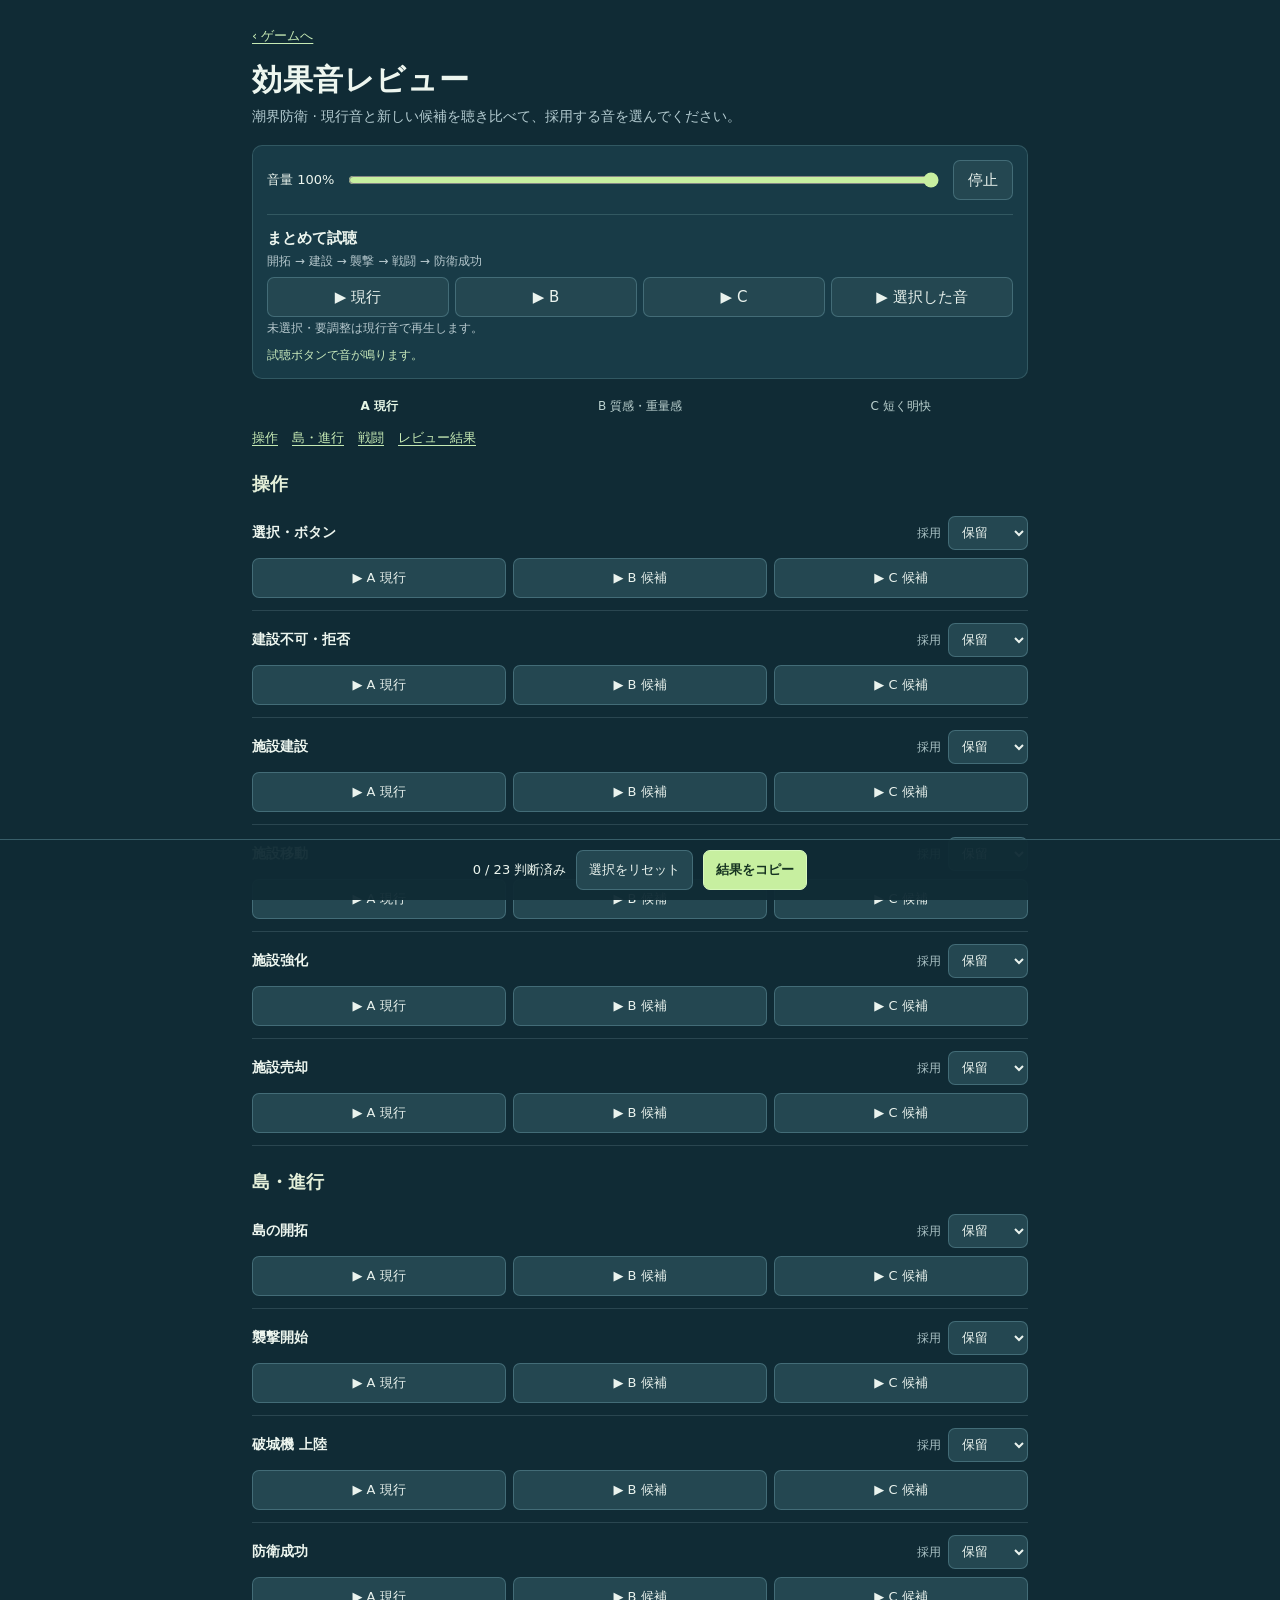
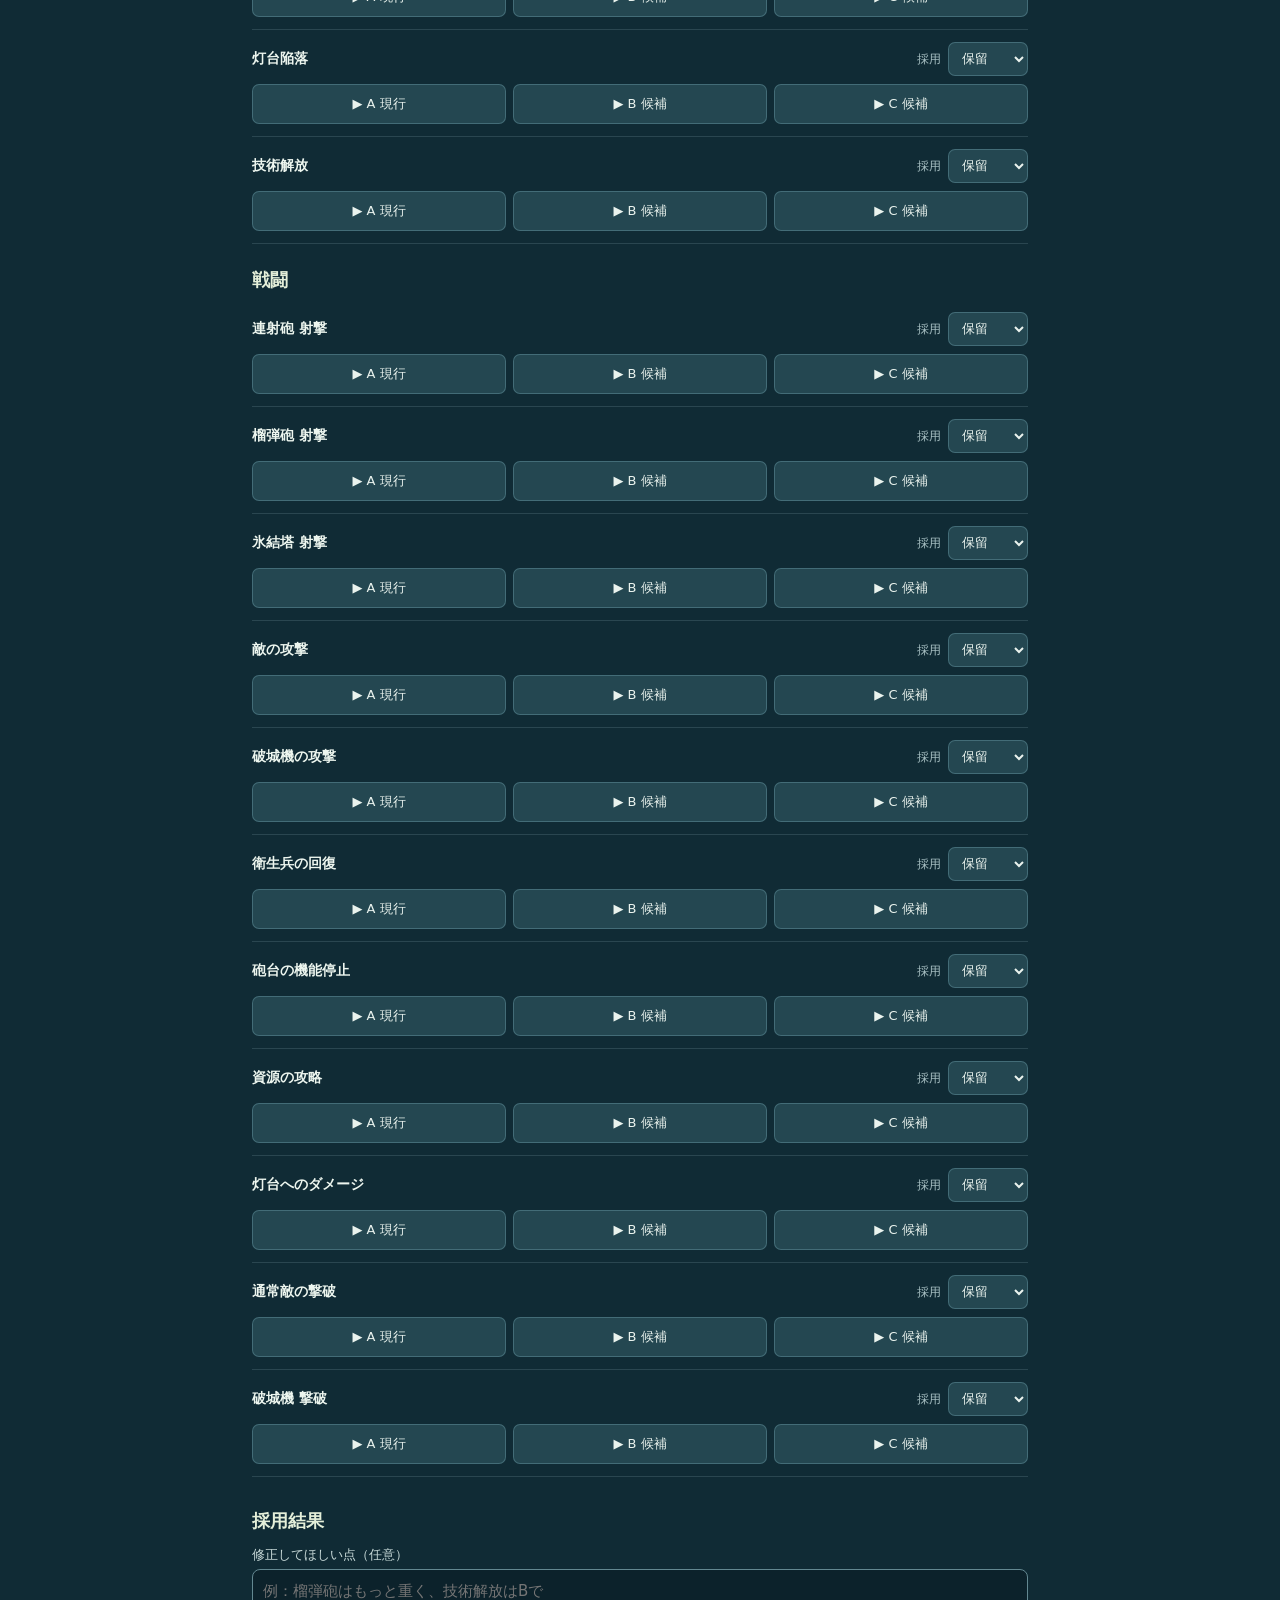
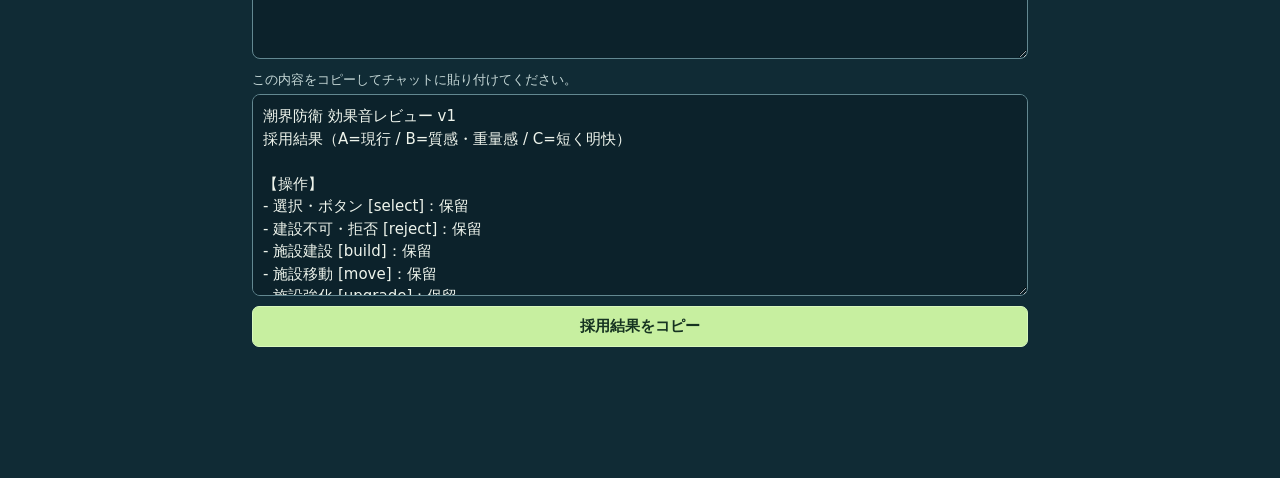
==== sound-preview.html @ e5784566 "Preview: 23 sound cues with A/B/C auditions and review export" ====
<!doctype html>
<html lang="ja"><head><meta charset="UTF-8"><meta name="viewport" content="width=device-width, initial-scale=1, viewport-fit=cover"><meta name="theme-color" content="#102d38"><title>潮界防衛 | 効果音レビュー</title>  <script type="module" crossorigin src="./assets/sound-BVSAiZbr.js"></script>
  <link rel="modulepreload" crossorigin href="./assets/sound-Br3Ck6RR.js">
  <link rel="stylesheet" crossorigin href="./assets/sound-COfMno9C.css">
</head>
<body><main>
<header class="intro"><a href="./">‹ ゲームへ</a><h1>効果音レビュー</h1><p>潮界防衛 · 現行音と新しい候補を聴き比べて、採用する音を選んでください。</p></header>
<section class="controls" aria-label="試聴設定">
  <div class="volume"><label for="volume">音量 <output id="volume-value">100%</output></label><input id="volume" type="range" min="0" max="100" value="100"><button id="stop" type="button">停止</button></div>
  <div class="comparison"><strong>まとめて試聴</strong><small>開拓 → 建設 → 襲撃 → 戦闘 → 防衛成功</small><div><button id="mix-a" type="button">▶ 現行</button><button id="mix-b" type="button">▶ B</button><button id="mix-c" type="button">▶ C</button><button id="mix-selected" type="button">▶ 選択した音</button></div><small>未選択・要調整は現行音で再生します。</small></div>
  <p id="play-status" role="status" aria-live="polite">試聴ボタンで音が鳴ります。</p>
</section>
<div class="legend"><strong>A 現行</strong><span>B 質感・重量感</span><span>C 短く明快</span></div>
<nav class="jump" aria-label="カテゴリ"><a href="#group-0">操作</a><a href="#group-1">島・進行</a><a href="#group-2">戦闘</a><a href="#review">レビュー結果</a></nav>
<div id="cues"></div>
<section class="review" id="review"><h2>採用結果</h2><label for="memo">修正してほしい点（任意）</label><textarea id="memo" rows="3" placeholder="例：榴弾砲はもっと重く、技術解放はBで"></textarea><label for="result">この内容をコピーしてチャットに貼り付けてください。</label><textarea id="result" readonly rows="8" spellcheck="false"></textarea><button id="copy-result" class="primary" type="button">採用結果をコピー</button><p id="copy-status" role="status"></p></section>
</main><footer><span id="progress">0 / 23 判断済み</span><button id="clear" type="button">選択をリセット</button><button id="copy" class="primary" type="button">結果をコピー</button></footer></body></html>
---- assets/sound-COfMno9C.css ----
*{box-sizing:border-box}html{color-scheme:dark;scroll-behavior:smooth}body{margin:0;background:#102b35;color:#edf6ef;font:15px/1.5 system-ui,-apple-system,BlinkMacSystemFont,Hiragino Kaku Gothic ProN,sans-serif}main{max-width:820px;margin:auto;padding:24px 22px calc(104px + env(safe-area-inset-bottom))}a{color:#c6eab4;text-underline-offset:3px}.intro a{font-size:13px}.intro h1{font-size:30px;margin:10px 0 4px;letter-spacing:.02em}.intro p{color:#b3cbd0;margin:0 0 18px;font-size:14px}button,select,textarea,input{font:inherit}button,select{min-height:40px;border:1px solid #63919d80;border-radius:7px;color:#eaf3ee;background:#244751}button{cursor:pointer;touch-action:manipulation;-webkit-user-select:none;user-select:none;-webkit-touch-callout:none;padding:8px 14px}button:active{transform:translateY(1px);background:#365b62}button:focus-visible,select:focus-visible,a:focus-visible,textarea:focus-visible{outline:2px solid #c7efa0;outline-offset:3px}button.primary{color:#163321;background:#c7efa0;border-color:#d8f8bc;font-weight:700}button.playing{background:#35665b;border-color:#c7efa0;color:#e8ffd1}button:disabled{opacity:.55;cursor:default}.controls{background:#183b47;padding:14px;border-radius:10px;border:1px solid #85bbbe39}.volume{display:flex;align-items:center;gap:12px}.volume label{white-space:nowrap;font-size:13px}.volume input{flex:1;min-width:50px;accent-color:#c7efa0}.comparison{margin-top:14px;border-top:1px solid #87b3b43d;padding-top:12px}.comparison small{display:block;color:#b7c9ce;font-size:12px;margin:2px 0 7px}.comparison>div{display:flex;gap:6px;flex-wrap:wrap}.comparison button{flex:1;white-space:nowrap;padding-inline:7px}#play-status,#copy-status{min-height:1.5em;color:#c8e9bc;margin:9px 0 0;font-size:12px}.legend{display:grid;grid-template-columns:repeat(3,minmax(0,1fr));gap:6px;margin:18px 0 13px;color:#bad0ce;font-size:12px;text-align:center}.legend strong{color:#e6f6e6}.jump{display:flex;gap:14px;flex-wrap:wrap;font-size:13px;margin:0 0 13px}.sound-group{scroll-margin:8px}.sound-group h2,.review h2{font-size:18px;margin:22px 0 7px;color:#e4efd9}.cue{display:grid;grid-template-columns:minmax(0,1fr) auto;align-items:center;gap:8px 10px;padding:12px 0;border-bottom:1px solid #71929745}.cue h3{font-size:14px;margin:0;line-height:1.4}.cue .choose{grid-row:1;grid-column:2;display:flex;align-items:center;gap:7px;color:#aac2c5;font-size:12px}.cue select{min-height:34px;font-size:13px;max-width:135px;padding:4px 9px}.cue select[data-decided=true]{border-color:#a8db9f;color:#d7f4c4}.cue .play{grid-column:1/-1;display:grid;grid-template-columns:repeat(3,minmax(0,1fr));gap:7px}.cue button{padding-inline:6px;font-size:13px}.cue button span{font-weight:700;margin-left:3px}.review{padding-top:8px}.review label{display:block;margin:11px 0 5px;font-size:13px;color:#c7d9d8}.review textarea{display:block;width:100%;resize:vertical;border-radius:8px;padding:10px;border:1px solid #638891;background:#0c222b;color:#eef4ec;min-height:80px;user-select:text;-webkit-user-select:text}.review .primary{margin-top:10px;width:100%}footer{position:fixed;bottom:0;left:0;right:0;background:#102b35f5;border-top:1px solid #63919d80;display:flex;align-items:center;justify-content:center;gap:10px;padding:10px max(12px,env(safe-area-inset-right)) calc(10px + env(safe-area-inset-bottom)) max(12px,env(safe-area-inset-left));z-index:3}footer span{font-size:13px;white-space:nowrap}footer button{min-width:0;font-size:13px;padding:8px 12px}@media(max-width:390px){main{padding:16px 12px calc(100px + env(safe-area-inset-bottom))}.intro h1{font-size:25px}.cue .choose{gap:4px}.cue select{max-width:110px}.cue h3{font-size:13px}footer{gap:6px}footer button{padding:8px 7px;font-size:12px}footer span{font-size:12px}.comparison button{font-size:12px}}@media(prefers-reduced-motion:reduce){html{scroll-behavior:auto}button:active{transform:none}}
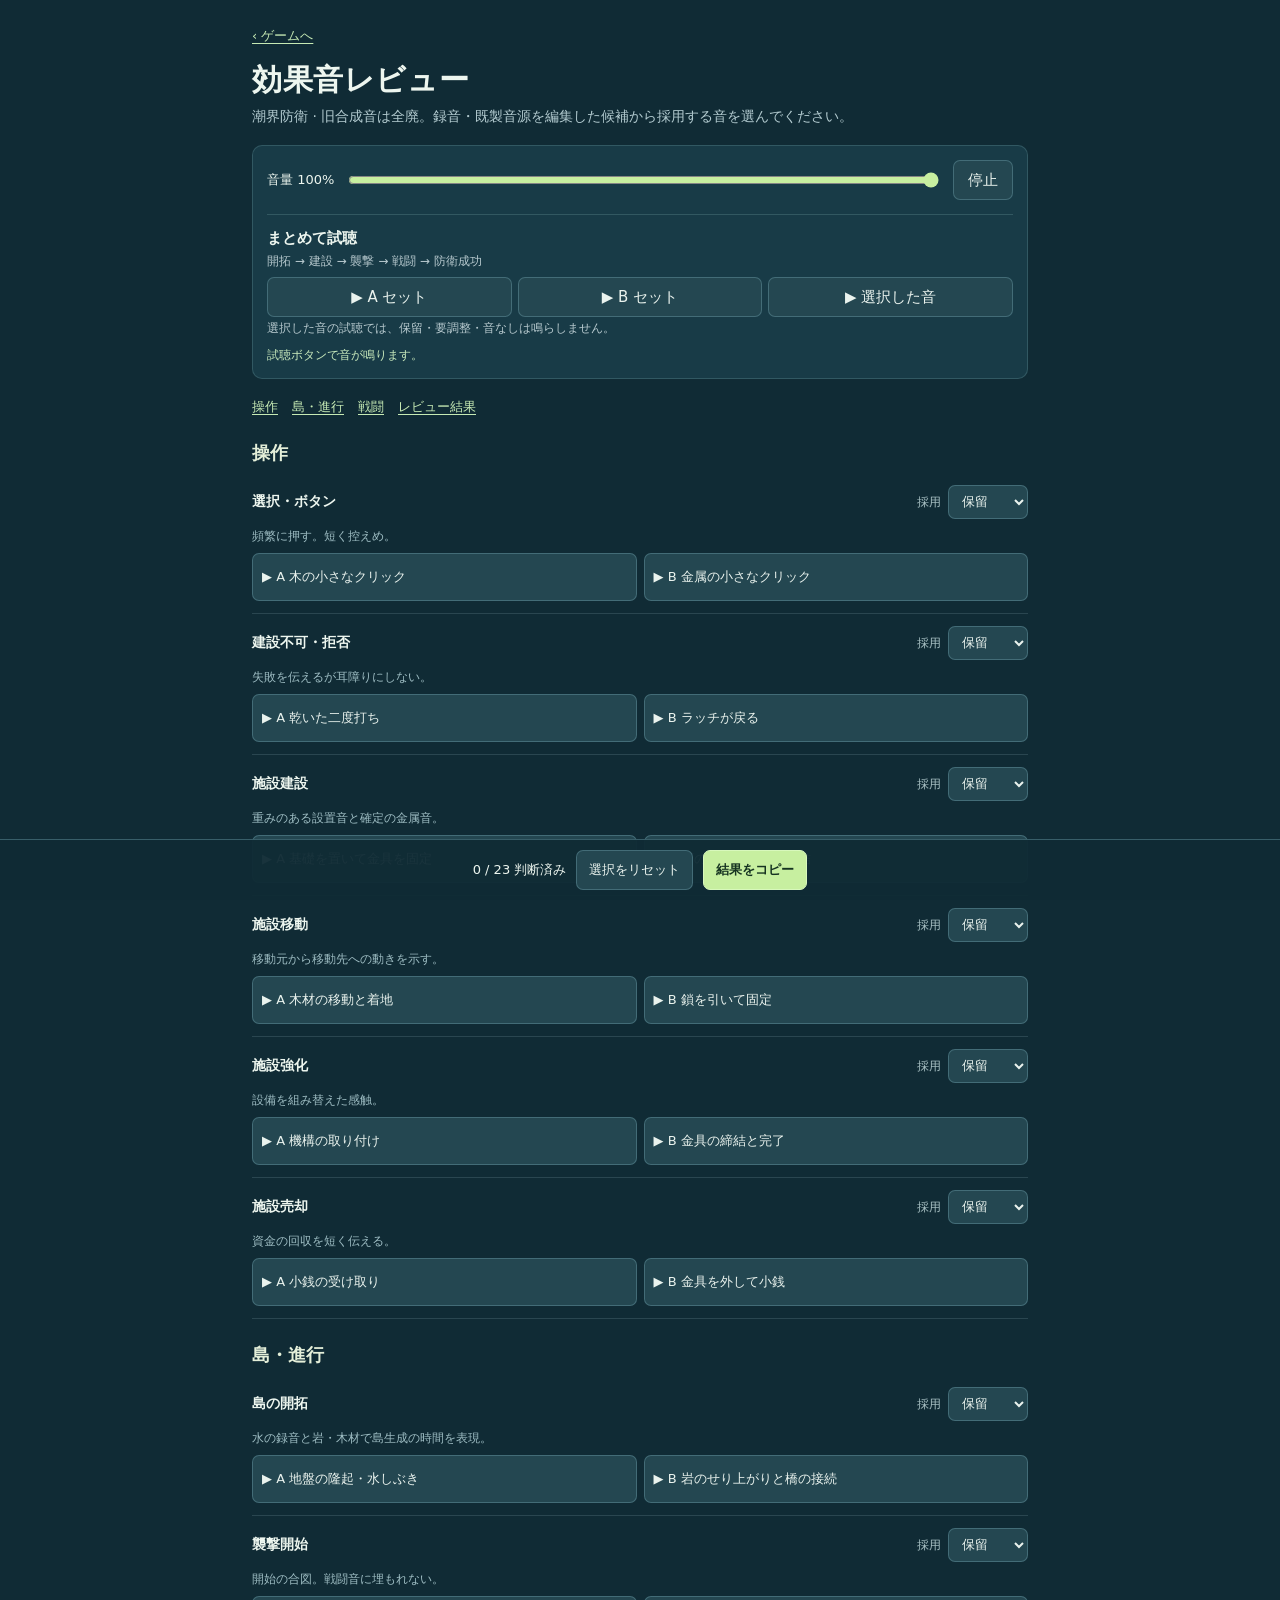
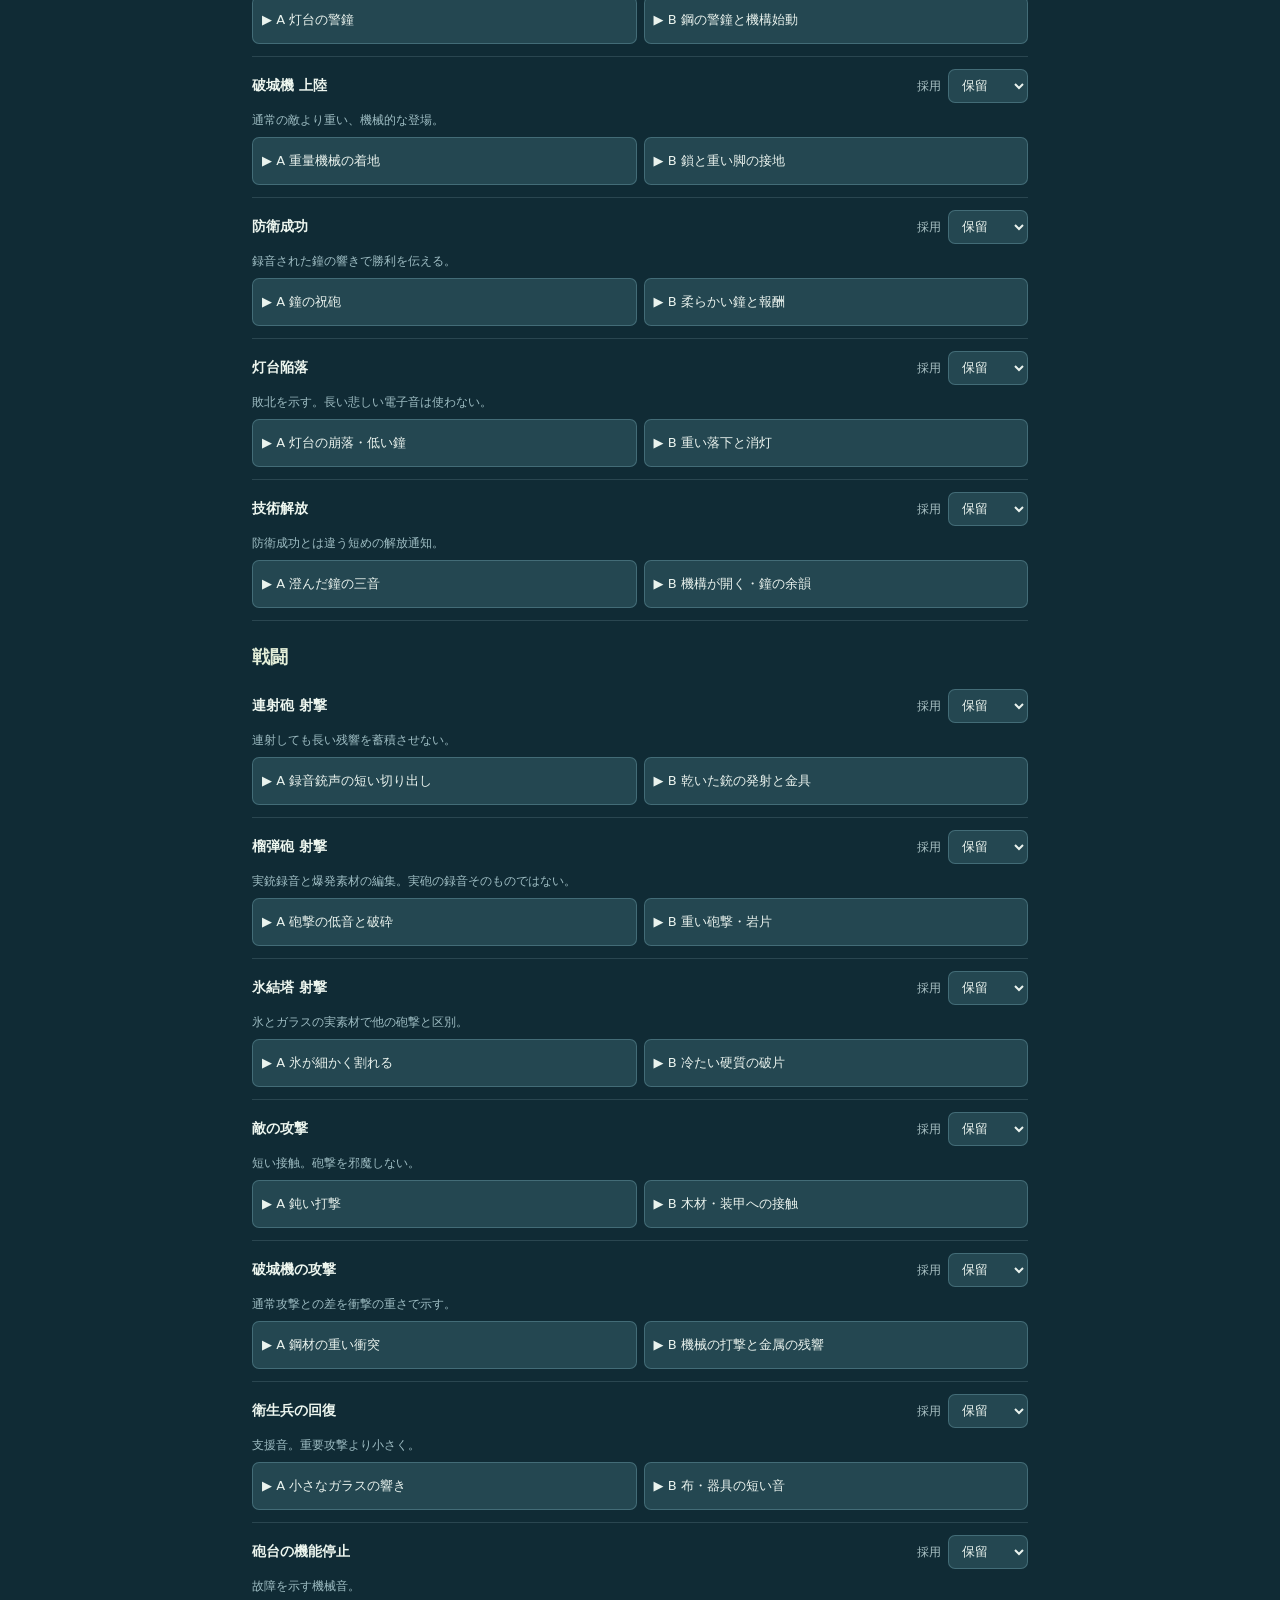
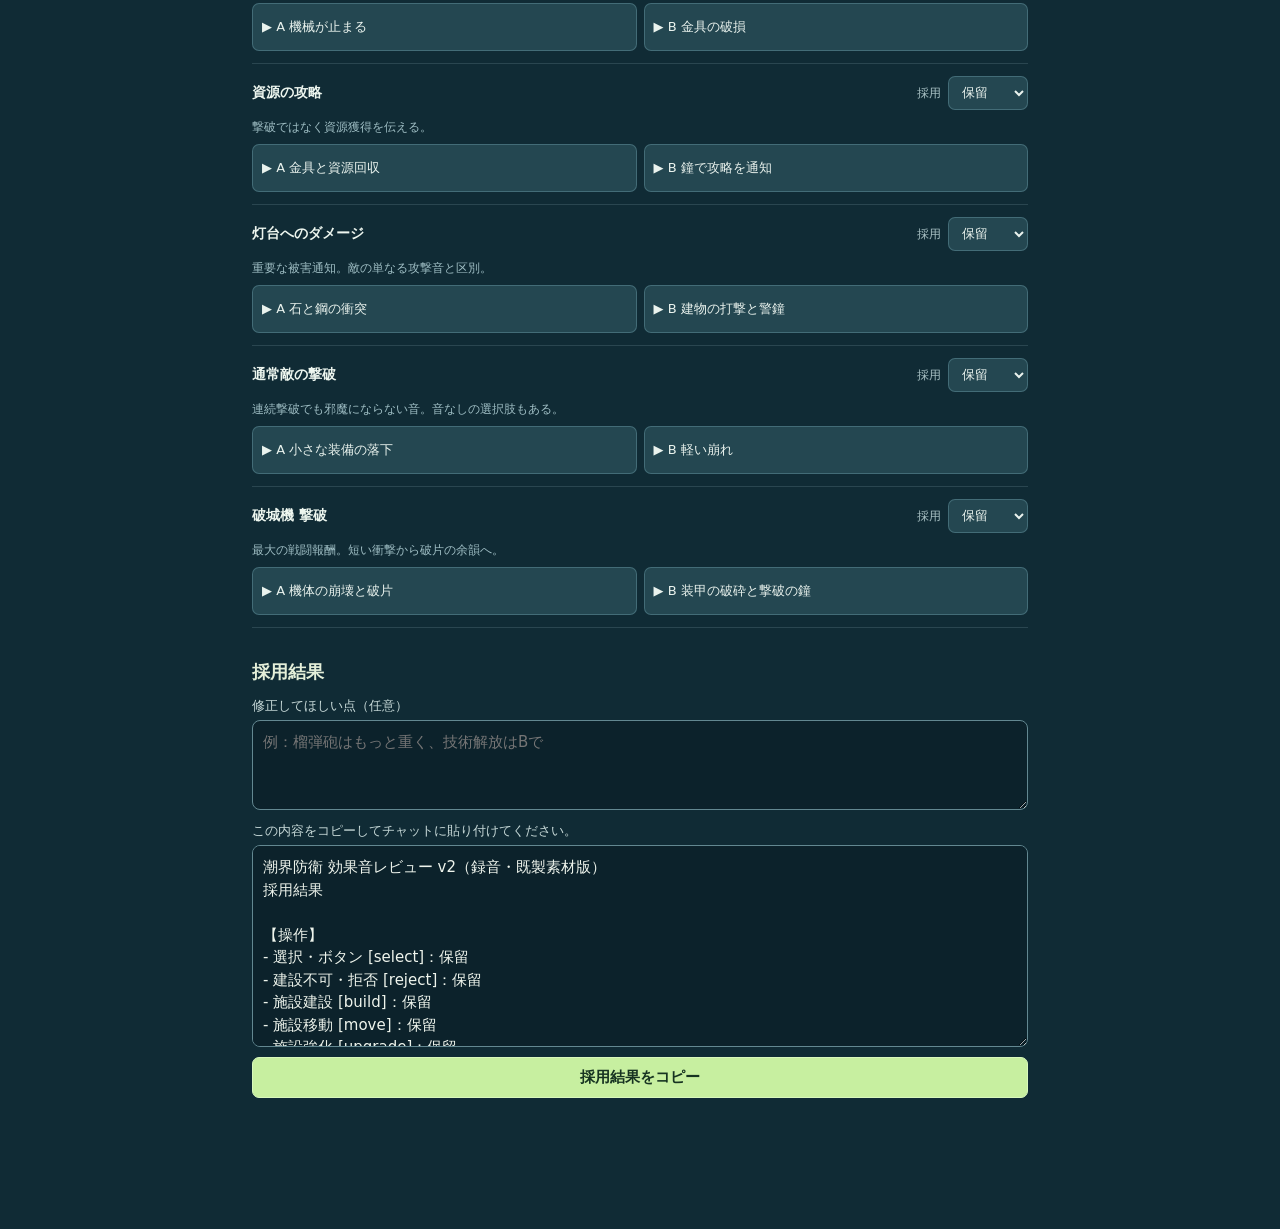
==== commit 3f0de364: "Preview: sample-based sound review v2" ====
--- a/sound-preview.html
+++ b/sound-preview.html
@@ -1,16 +1,16 @@
 <!doctype html>
-<html lang="ja"><head><meta charset="UTF-8"><meta name="viewport" content="width=device-width, initial-scale=1, viewport-fit=cover"><meta name="theme-color" content="#102d38"><title>潮界防衛 | 効果音レビュー</title>  <script type="module" crossorigin src="./assets/sound-BVSAiZbr.js"></script>
-  <link rel="modulepreload" crossorigin href="./assets/sound-Br3Ck6RR.js">
-  <link rel="stylesheet" crossorigin href="./assets/sound-COfMno9C.css">
+<html lang="ja"><head><meta charset="UTF-8"><meta name="viewport" content="width=device-width, initial-scale=1, viewport-fit=cover"><meta name="theme-color" content="#102d38"><title>潮界防衛 | 効果音レビュー</title>  <script type="module" crossorigin src="./assets/sound-wNd0YJ0U.js"></script>
+  <link rel="modulepreload" crossorigin href="./assets/sound-H-GIUK7L.js">
+  <link rel="stylesheet" crossorigin href="./assets/sound-MS8ZajHW.css">
 </head>
 <body><main>
-<header class="intro"><a href="./">‹ ゲームへ</a><h1>効果音レビュー</h1><p>潮界防衛 · 現行音と新しい候補を聴き比べて、採用する音を選んでください。</p></header>
+<header class="intro"><a href="./">‹ ゲームへ</a><h1>効果音レビュー</h1><p>潮界防衛 · 旧合成音は全廃。録音・既製音源を編集した候補から採用する音を選んでください。</p></header>
 <section class="controls" aria-label="試聴設定">
   <div class="volume"><label for="volume">音量 <output id="volume-value">100%</output></label><input id="volume" type="range" min="0" max="100" value="100"><button id="stop" type="button">停止</button></div>
-  <div class="comparison"><strong>まとめて試聴</strong><small>開拓 → 建設 → 襲撃 → 戦闘 → 防衛成功</small><div><button id="mix-a" type="button">▶ 現行</button><button id="mix-b" type="button">▶ B</button><button id="mix-c" type="button">▶ C</button><button id="mix-selected" type="button">▶ 選択した音</button></div><small>未選択・要調整は現行音で再生します。</small></div>
+  <div class="comparison"><strong>まとめて試聴</strong><small>開拓 → 建設 → 襲撃 → 戦闘 → 防衛成功</small><div><button id="mix-a" type="button">▶ A セット</button><button id="mix-b" type="button">▶ B セット</button><button id="mix-selected" type="button">▶ 選択した音</button></div><small>選択した音の試聴では、保留・要調整・音なしは鳴らしません。</small></div>
   <p id="play-status" role="status" aria-live="polite">試聴ボタンで音が鳴ります。</p>
 </section>
-<div class="legend"><strong>A 現行</strong><span>B 質感・重量感</span><span>C 短く明快</span></div>
+
 <nav class="jump" aria-label="カテゴリ"><a href="#group-0">操作</a><a href="#group-1">島・進行</a><a href="#group-2">戦闘</a><a href="#review">レビュー結果</a></nav>
 <div id="cues"></div>
 <section class="review" id="review"><h2>採用結果</h2><label for="memo">修正してほしい点（任意）</label><textarea id="memo" rows="3" placeholder="例：榴弾砲はもっと重く、技術解放はBで"></textarea><label for="result">この内容をコピーしてチャットに貼り付けてください。</label><textarea id="result" readonly rows="8" spellcheck="false"></textarea><button id="copy-result" class="primary" type="button">採用結果をコピー</button><p id="copy-status" role="status"></p></section>
--- a/assets/sound-MS8ZajHW.css
+++ b/assets/sound-MS8ZajHW.css
@@ -0,0 +1 @@
+*{box-sizing:border-box}html{color-scheme:dark;scroll-behavior:smooth}body{margin:0;background:#102b35;color:#edf6ef;font:15px/1.5 system-ui,-apple-system,BlinkMacSystemFont,Hiragino Kaku Gothic ProN,sans-serif}main{max-width:820px;margin:auto;padding:24px 22px calc(104px + env(safe-area-inset-bottom))}a{color:#c6eab4;text-underline-offset:3px}.intro a{font-size:13px}.intro h1{font-size:30px;margin:10px 0 4px;letter-spacing:.02em}.intro p{color:#b3cbd0;margin:0 0 18px;font-size:14px}button,select,textarea,input{font:inherit}button,select{min-height:40px;border:1px solid #63919d80;border-radius:7px;color:#eaf3ee;background:#244751}button{cursor:pointer;touch-action:manipulation;-webkit-user-select:none;user-select:none;-webkit-touch-callout:none;padding:8px 14px}button:active{transform:translateY(1px);background:#365b62}button:focus-visible,select:focus-visible,a:focus-visible,textarea:focus-visible{outline:2px solid #c7efa0;outline-offset:3px}button.primary{color:#163321;background:#c7efa0;border-color:#d8f8bc;font-weight:700}button.playing{background:#35665b;border-color:#c7efa0;color:#e8ffd1}button:disabled{opacity:.55;cursor:default}.controls{background:#183b47;padding:14px;border-radius:10px;border:1px solid #85bbbe39}.volume{display:flex;align-items:center;gap:12px}.volume label{white-space:nowrap;font-size:13px}.volume input{flex:1;min-width:50px;accent-color:#c7efa0}.comparison{margin-top:14px;border-top:1px solid #87b3b43d;padding-top:12px}.comparison small{display:block;color:#b7c9ce;font-size:12px;margin:2px 0 7px}.comparison>div{display:flex;gap:6px;flex-wrap:wrap}.comparison button{flex:1;white-space:nowrap;padding-inline:7px}#play-status,#copy-status{min-height:1.5em;color:#c8e9bc;margin:9px 0 0;font-size:12px}.legend{display:grid;grid-template-columns:repeat(3,minmax(0,1fr));gap:6px;margin:18px 0 13px;color:#bad0ce;font-size:12px;text-align:center}.legend strong{color:#e6f6e6}.jump{display:flex;gap:14px;flex-wrap:wrap;font-size:13px;margin:0 0 13px}.sound-group{scroll-margin:8px}.sound-group h2,.review h2{font-size:18px;margin:22px 0 7px;color:#e4efd9}.cue{display:grid;grid-template-columns:minmax(0,1fr) auto;align-items:center;gap:8px 10px;padding:12px 0;border-bottom:1px solid #71929745}.cue h3{font-size:14px;margin:0;line-height:1.4}.cue .choose{grid-row:1;grid-column:2;display:flex;align-items:center;gap:7px;color:#aac2c5;font-size:12px}.cue select{min-height:34px;font-size:13px;max-width:135px;padding:4px 9px}.cue select[data-decided=true]{border-color:#a8db9f;color:#d7f4c4}.cue .play{grid-column:1/-1;display:grid;grid-template-columns:repeat(3,minmax(0,1fr));gap:7px}.cue button{padding-inline:6px;font-size:13px}.cue button span{font-weight:700;margin-left:3px}.review{padding-top:8px}.review label{display:block;margin:11px 0 5px;font-size:13px;color:#c7d9d8}.review textarea{display:block;width:100%;resize:vertical;border-radius:8px;padding:10px;border:1px solid #638891;background:#0c222b;color:#eef4ec;min-height:80px;user-select:text;-webkit-user-select:text}.review .primary{margin-top:10px;width:100%}footer{position:fixed;bottom:0;left:0;right:0;background:#102b35f5;border-top:1px solid #63919d80;display:flex;align-items:center;justify-content:center;gap:10px;padding:10px max(12px,env(safe-area-inset-right)) calc(10px + env(safe-area-inset-bottom)) max(12px,env(safe-area-inset-left));z-index:3}footer span{font-size:13px;white-space:nowrap}footer button{min-width:0;font-size:13px;padding:8px 12px}@media(max-width:390px){main{padding:16px 12px calc(100px + env(safe-area-inset-bottom))}.intro h1{font-size:25px}.cue .choose{gap:4px}.cue select{max-width:110px}.cue h3{font-size:13px}footer{gap:6px}footer button{padding:8px 7px;font-size:12px}footer span{font-size:12px}.comparison button{font-size:12px}}@media(prefers-reduced-motion:reduce){html{scroll-behavior:auto}button:active{transform:none}}.cue .play{grid-template-columns:repeat(2,minmax(0,1fr))}.cue-description{grid-column:1/-1;color:#9ebdc3;font-size:12px;margin:0}.cue .play button{white-space:normal;text-align:left;padding:10px 9px;min-height:48px}.jump{margin-top:18px}
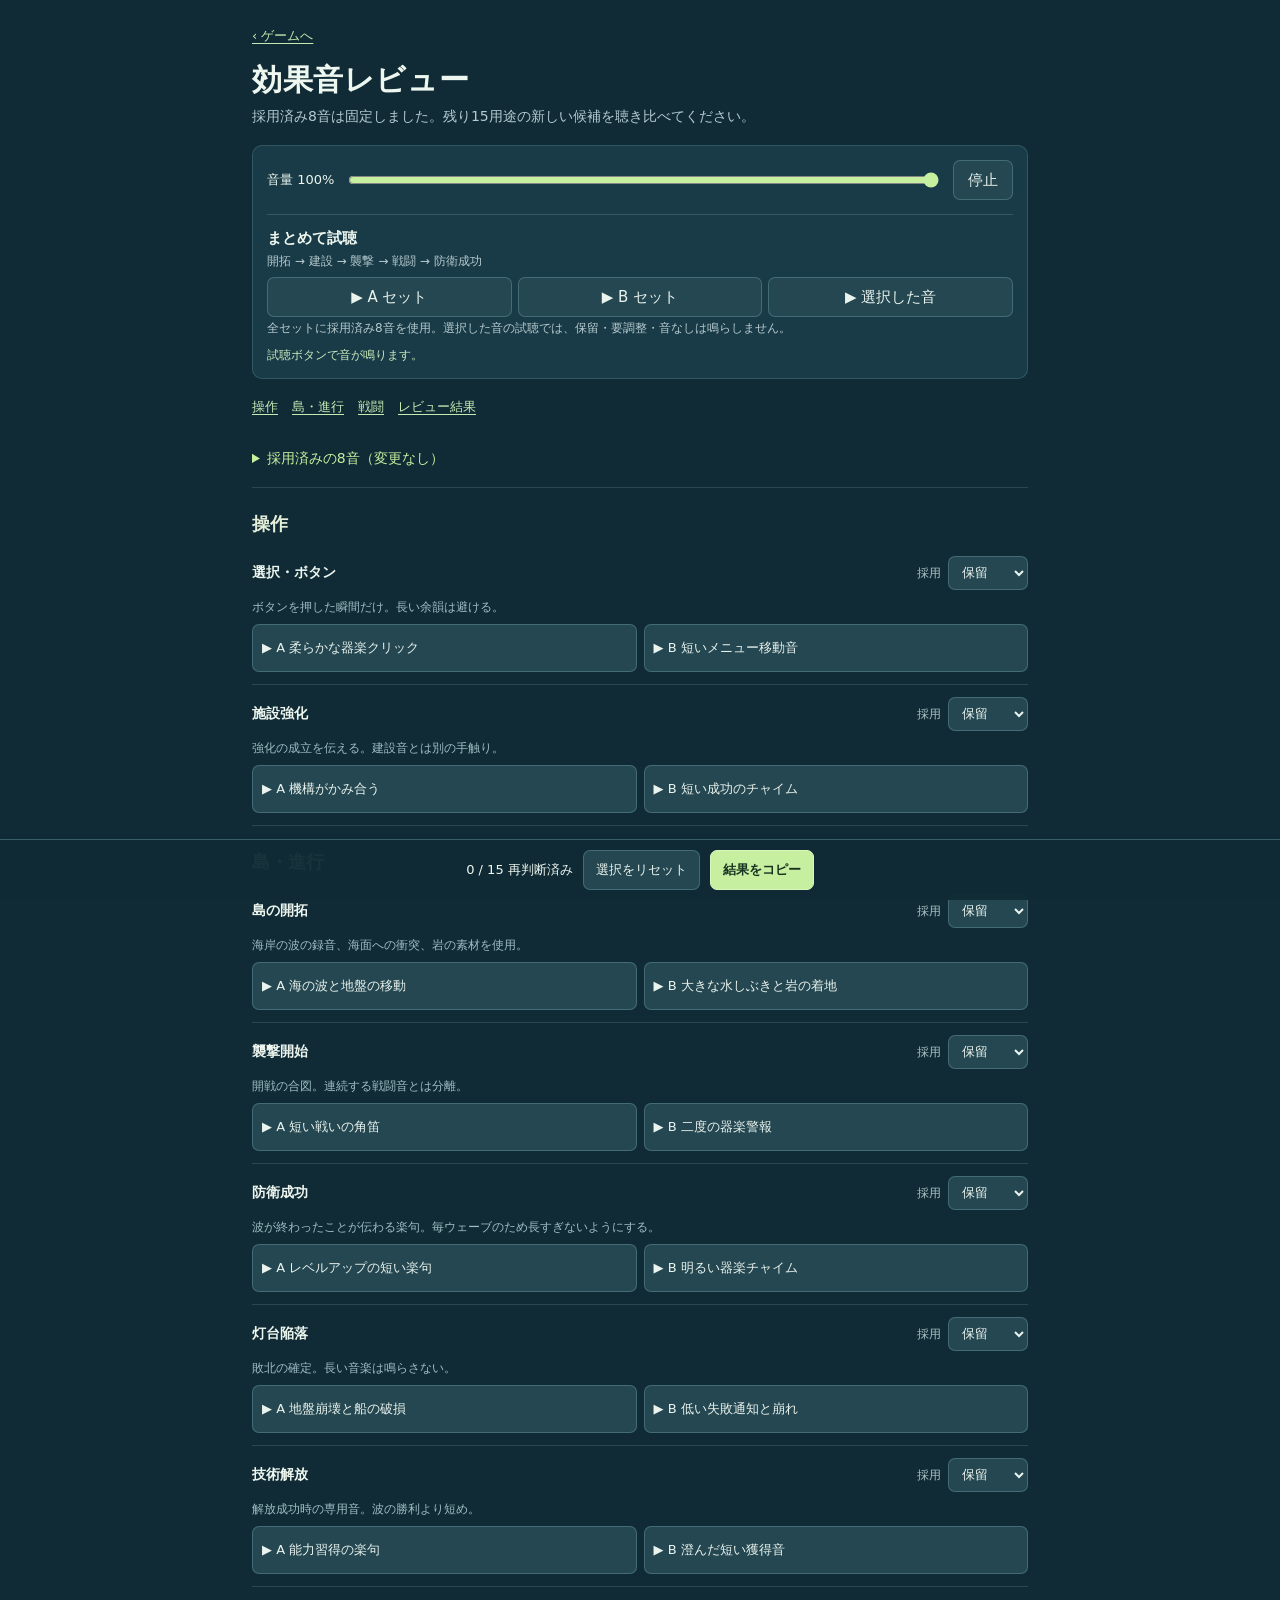
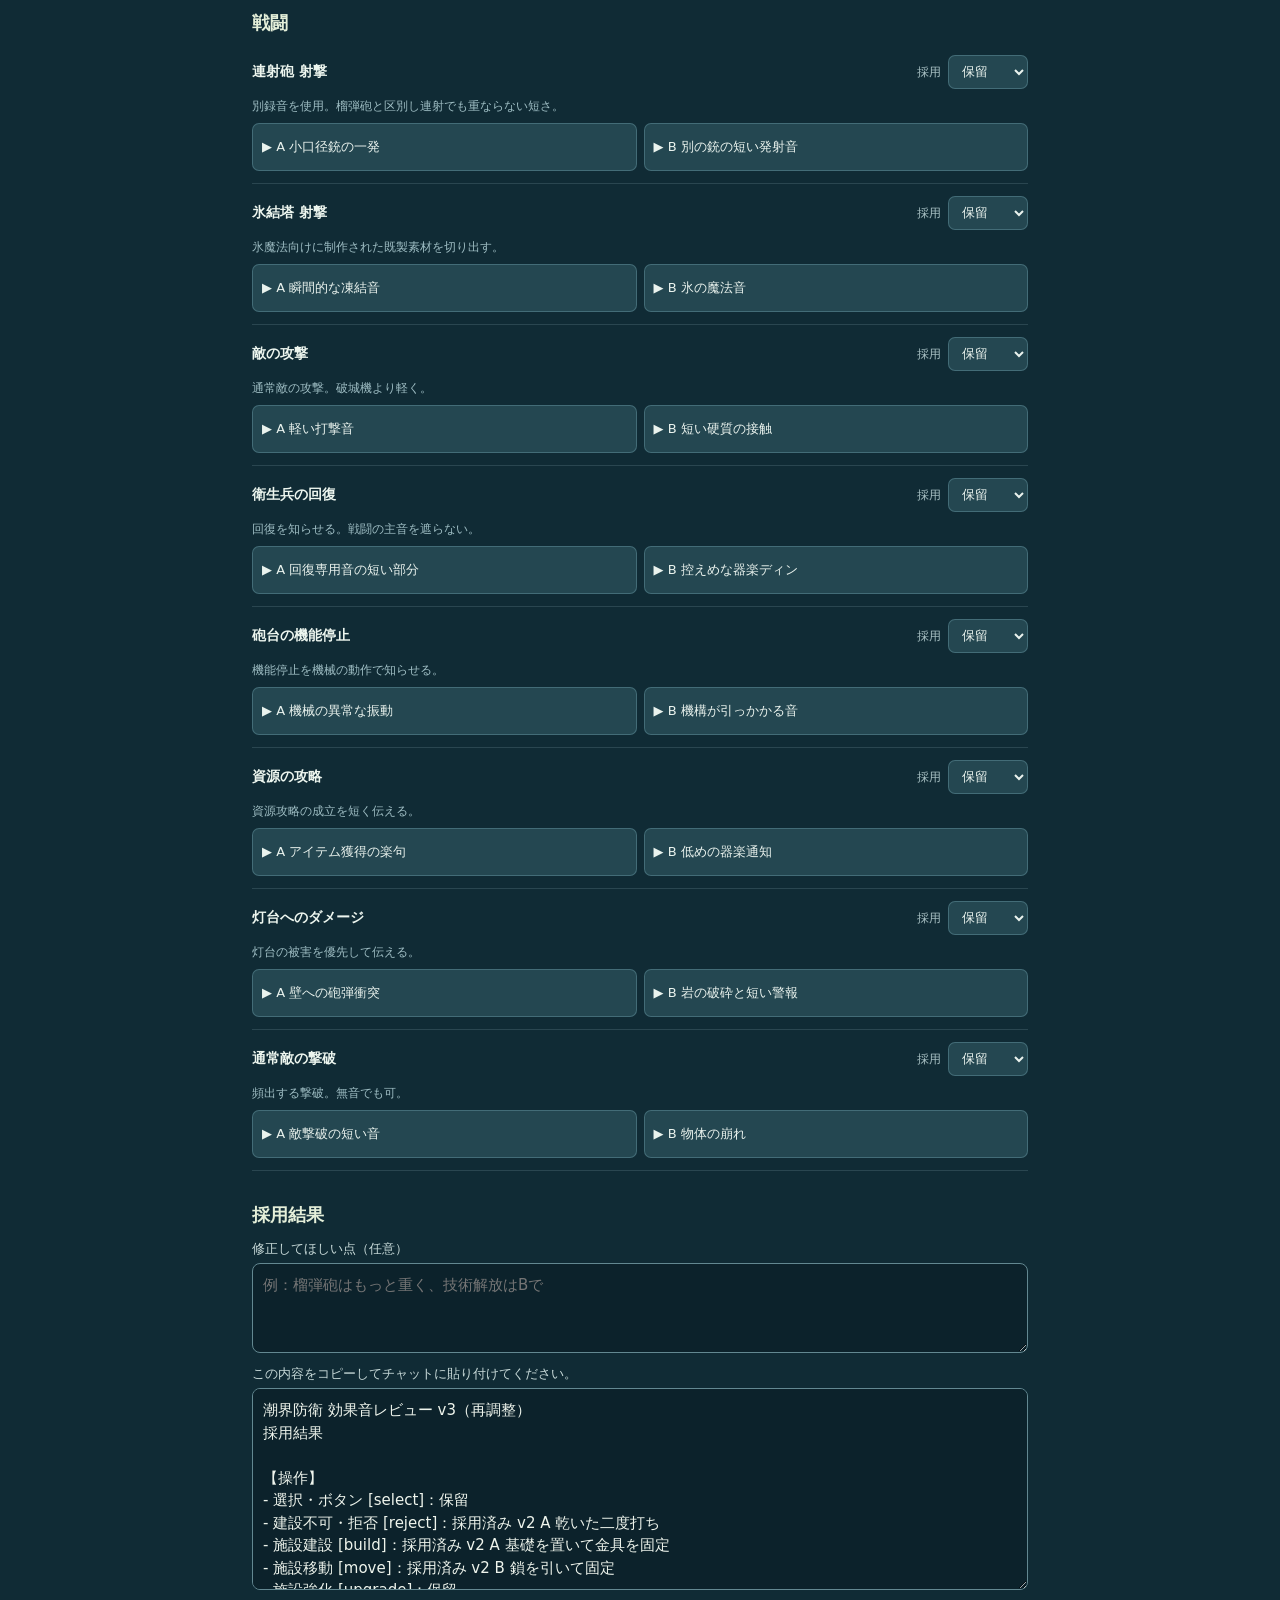
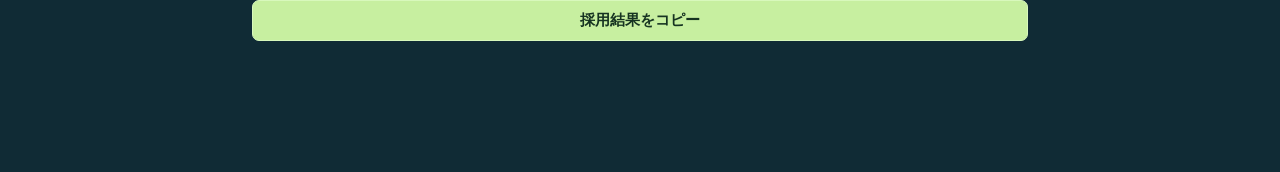
==== commit b5320457: "Preview: approved sound effects and revision 3 auditions" ====
--- a/sound-preview.html
+++ b/sound-preview.html
@@ -1,17 +1,17 @@
 <!doctype html>
-<html lang="ja"><head><meta charset="UTF-8"><meta name="viewport" content="width=device-width, initial-scale=1, viewport-fit=cover"><meta name="theme-color" content="#102d38"><title>潮界防衛 | 効果音レビュー</title>  <script type="module" crossorigin src="./assets/sound-wNd0YJ0U.js"></script>
-  <link rel="modulepreload" crossorigin href="./assets/sound-H-GIUK7L.js">
-  <link rel="stylesheet" crossorigin href="./assets/sound-MS8ZajHW.css">
+<html lang="ja"><head><meta charset="UTF-8"><meta name="viewport" content="width=device-width, initial-scale=1, viewport-fit=cover"><meta name="theme-color" content="#102d38"><title>潮界防衛 | 効果音レビュー</title>  <script type="module" crossorigin src="./assets/sound-BYRiTVE4.js"></script>
+  <link rel="modulepreload" crossorigin href="./assets/sound-DgnayQ6h.js">
+  <link rel="stylesheet" crossorigin href="./assets/sound-BLLJLA0r.css">
 </head>
 <body><main>
-<header class="intro"><a href="./">‹ ゲームへ</a><h1>効果音レビュー</h1><p>潮界防衛 · 旧合成音は全廃。録音・既製音源を編集した候補から採用する音を選んでください。</p></header>
+<header class="intro"><a href="./">‹ ゲームへ</a><h1>効果音レビュー</h1><p>採用済み8音は固定しました。残り15用途の新しい候補を聴き比べてください。</p></header>
 <section class="controls" aria-label="試聴設定">
   <div class="volume"><label for="volume">音量 <output id="volume-value">100%</output></label><input id="volume" type="range" min="0" max="100" value="100"><button id="stop" type="button">停止</button></div>
-  <div class="comparison"><strong>まとめて試聴</strong><small>開拓 → 建設 → 襲撃 → 戦闘 → 防衛成功</small><div><button id="mix-a" type="button">▶ A セット</button><button id="mix-b" type="button">▶ B セット</button><button id="mix-selected" type="button">▶ 選択した音</button></div><small>選択した音の試聴では、保留・要調整・音なしは鳴らしません。</small></div>
+  <div class="comparison"><strong>まとめて試聴</strong><small>開拓 → 建設 → 襲撃 → 戦闘 → 防衛成功</small><div><button id="mix-a" type="button">▶ A セット</button><button id="mix-b" type="button">▶ B セット</button><button id="mix-selected" type="button">▶ 選択した音</button></div><small>全セットに採用済み8音を使用。選択した音の試聴では、保留・要調整・音なしは鳴らしません。</small></div>
   <p id="play-status" role="status" aria-live="polite">試聴ボタンで音が鳴ります。</p>
 </section>
 
 <nav class="jump" aria-label="カテゴリ"><a href="#group-0">操作</a><a href="#group-1">島・進行</a><a href="#group-2">戦闘</a><a href="#review">レビュー結果</a></nav>
 <div id="cues"></div>
 <section class="review" id="review"><h2>採用結果</h2><label for="memo">修正してほしい点（任意）</label><textarea id="memo" rows="3" placeholder="例：榴弾砲はもっと重く、技術解放はBで"></textarea><label for="result">この内容をコピーしてチャットに貼り付けてください。</label><textarea id="result" readonly rows="8" spellcheck="false"></textarea><button id="copy-result" class="primary" type="button">採用結果をコピー</button><p id="copy-status" role="status"></p></section>
-</main><footer><span id="progress">0 / 23 判断済み</span><button id="clear" type="button">選択をリセット</button><button id="copy" class="primary" type="button">結果をコピー</button></footer></body></html>
+</main><footer><span id="progress">0 / 15 再判断済み</span><button id="clear" type="button">選択をリセット</button><button id="copy" class="primary" type="button">結果をコピー</button></footer></body></html>
--- a/assets/sound-BLLJLA0r.css
+++ b/assets/sound-BLLJLA0r.css
@@ -0,0 +1 @@
+*{box-sizing:border-box}html{color-scheme:dark;scroll-behavior:smooth}body{margin:0;background:#102b35;color:#edf6ef;font:15px/1.5 system-ui,-apple-system,BlinkMacSystemFont,Hiragino Kaku Gothic ProN,sans-serif}main{max-width:820px;margin:auto;padding:24px 22px calc(104px + env(safe-area-inset-bottom))}a{color:#c6eab4;text-underline-offset:3px}.intro a{font-size:13px}.intro h1{font-size:30px;margin:10px 0 4px;letter-spacing:.02em}.intro p{color:#b3cbd0;margin:0 0 18px;font-size:14px}button,select,textarea,input{font:inherit}button,select{min-height:40px;border:1px solid #63919d80;border-radius:7px;color:#eaf3ee;background:#244751}button{cursor:pointer;touch-action:manipulation;-webkit-user-select:none;user-select:none;-webkit-touch-callout:none;padding:8px 14px}button:active{transform:translateY(1px);background:#365b62}button:focus-visible,select:focus-visible,a:focus-visible,textarea:focus-visible{outline:2px solid #c7efa0;outline-offset:3px}button.primary{color:#163321;background:#c7efa0;border-color:#d8f8bc;font-weight:700}button.playing{background:#35665b;border-color:#c7efa0;color:#e8ffd1}button:disabled{opacity:.55;cursor:default}.controls{background:#183b47;padding:14px;border-radius:10px;border:1px solid #85bbbe39}.volume{display:flex;align-items:center;gap:12px}.volume label{white-space:nowrap;font-size:13px}.volume input{flex:1;min-width:50px;accent-color:#c7efa0}.comparison{margin-top:14px;border-top:1px solid #87b3b43d;padding-top:12px}.comparison small{display:block;color:#b7c9ce;font-size:12px;margin:2px 0 7px}.comparison>div{display:flex;gap:6px;flex-wrap:wrap}.comparison button{flex:1;white-space:nowrap;padding-inline:7px}#play-status,#copy-status{min-height:1.5em;color:#c8e9bc;margin:9px 0 0;font-size:12px}.legend{display:grid;grid-template-columns:repeat(3,minmax(0,1fr));gap:6px;margin:18px 0 13px;color:#bad0ce;font-size:12px;text-align:center}.legend strong{color:#e6f6e6}.jump{display:flex;gap:14px;flex-wrap:wrap;font-size:13px;margin:0 0 13px}.sound-group{scroll-margin:8px}.sound-group h2,.review h2{font-size:18px;margin:22px 0 7px;color:#e4efd9}.cue{display:grid;grid-template-columns:minmax(0,1fr) auto;align-items:center;gap:8px 10px;padding:12px 0;border-bottom:1px solid #71929745}.cue h3{font-size:14px;margin:0;line-height:1.4}.cue .choose{grid-row:1;grid-column:2;display:flex;align-items:center;gap:7px;color:#aac2c5;font-size:12px}.cue select{min-height:34px;font-size:13px;max-width:135px;padding:4px 9px}.cue select[data-decided=true]{border-color:#a8db9f;color:#d7f4c4}.cue .play{grid-column:1/-1;display:grid;grid-template-columns:repeat(3,minmax(0,1fr));gap:7px}.cue button{padding-inline:6px;font-size:13px}.cue button span{font-weight:700;margin-left:3px}.review{padding-top:8px}.review label{display:block;margin:11px 0 5px;font-size:13px;color:#c7d9d8}.review textarea{display:block;width:100%;resize:vertical;border-radius:8px;padding:10px;border:1px solid #638891;background:#0c222b;color:#eef4ec;min-height:80px;user-select:text;-webkit-user-select:text}.review .primary{margin-top:10px;width:100%}footer{position:fixed;bottom:0;left:0;right:0;background:#102b35f5;border-top:1px solid #63919d80;display:flex;align-items:center;justify-content:center;gap:10px;padding:10px max(12px,env(safe-area-inset-right)) calc(10px + env(safe-area-inset-bottom)) max(12px,env(safe-area-inset-left));z-index:3}footer span{font-size:13px;white-space:nowrap}footer button{min-width:0;font-size:13px;padding:8px 12px}@media(max-width:390px){main{padding:16px 12px calc(100px + env(safe-area-inset-bottom))}.intro h1{font-size:25px}.cue .choose{gap:4px}.cue select{max-width:110px}.cue h3{font-size:13px}footer{gap:6px}footer button{padding:8px 7px;font-size:12px}footer span{font-size:12px}.comparison button{font-size:12px}}@media(prefers-reduced-motion:reduce){html{scroll-behavior:auto}button:active{transform:none}}.cue .play{grid-template-columns:repeat(2,minmax(0,1fr))}.cue-description{grid-column:1/-1;color:#9ebdc3;font-size:12px;margin:0}.cue .play button{white-space:normal;text-align:left;padding:10px 9px;min-height:48px}.jump{margin-top:18px}.approved-list{border-bottom:1px solid #71929745;margin:12px 0 20px;padding:8px 0}.approved-list summary{cursor:pointer;color:#c7efa0;font-size:14px;padding:10px 0}.approved-list button{font-size:12px;max-width:180px}
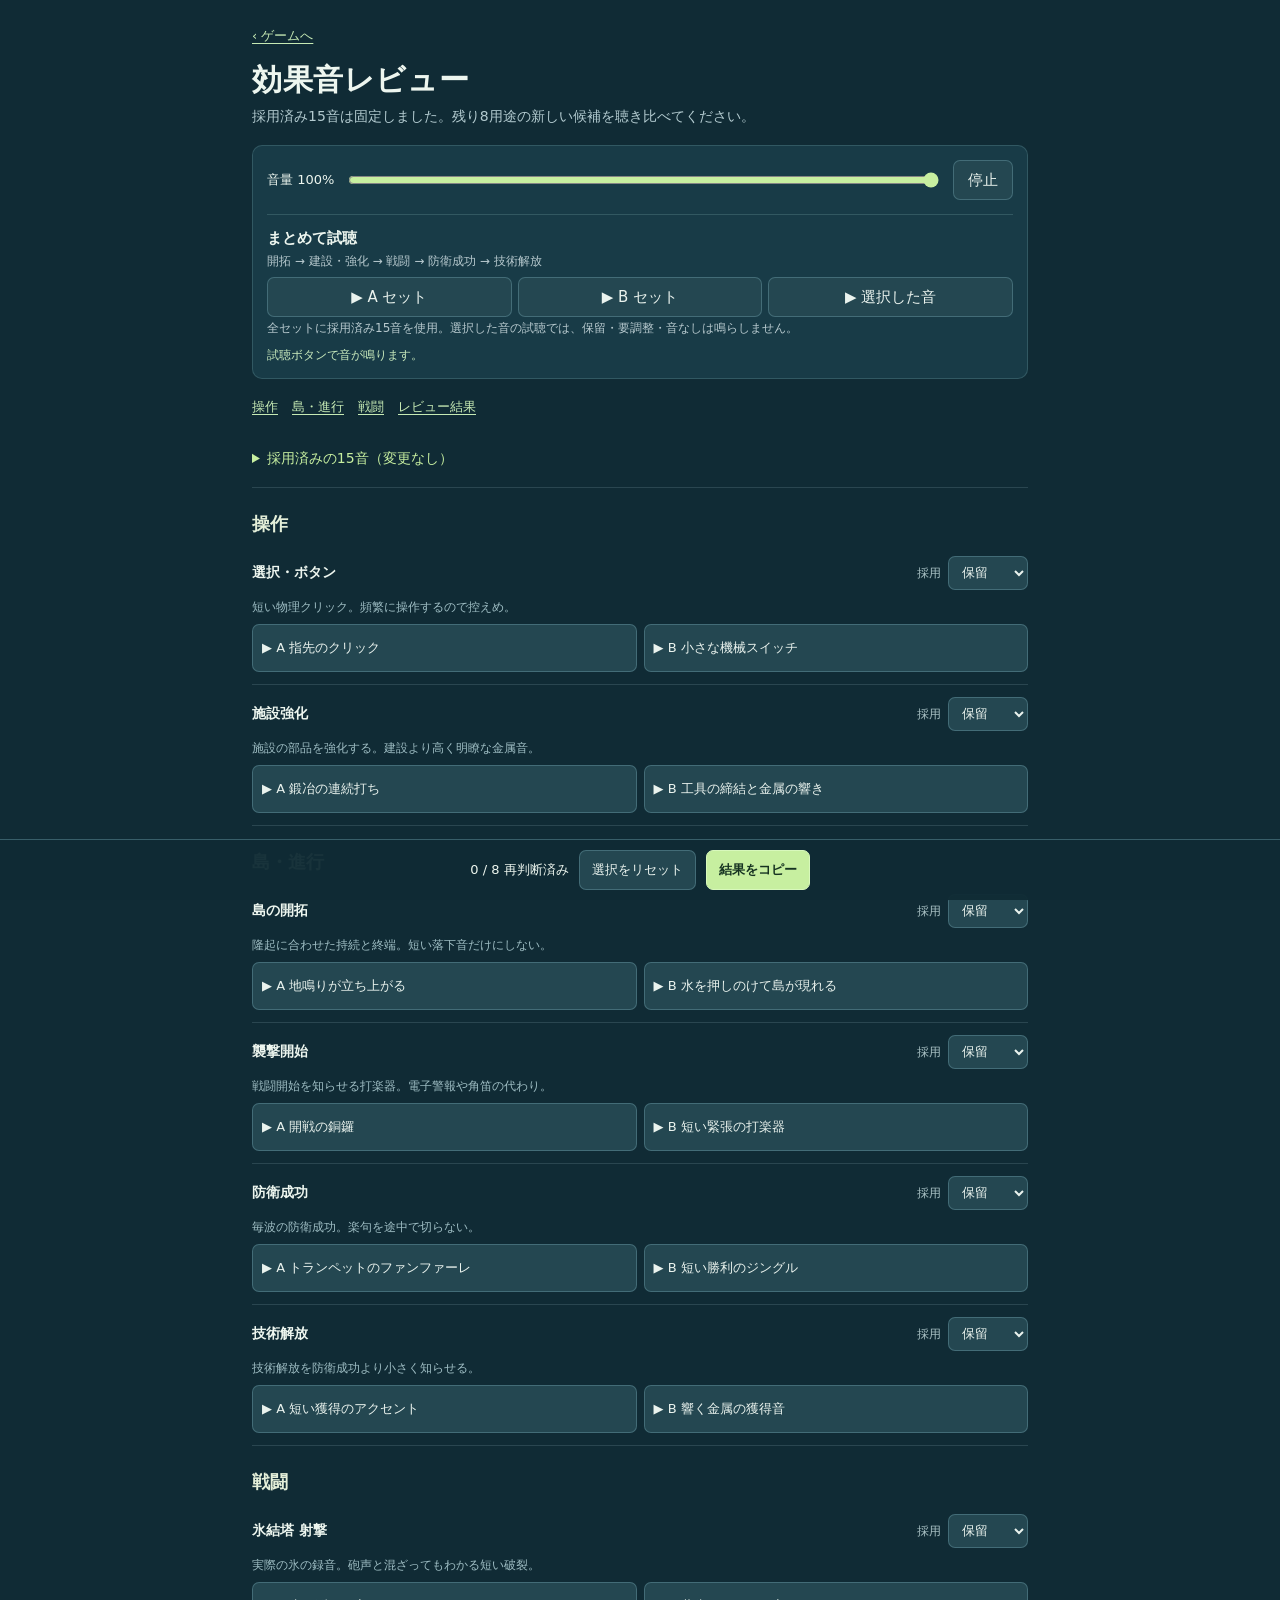
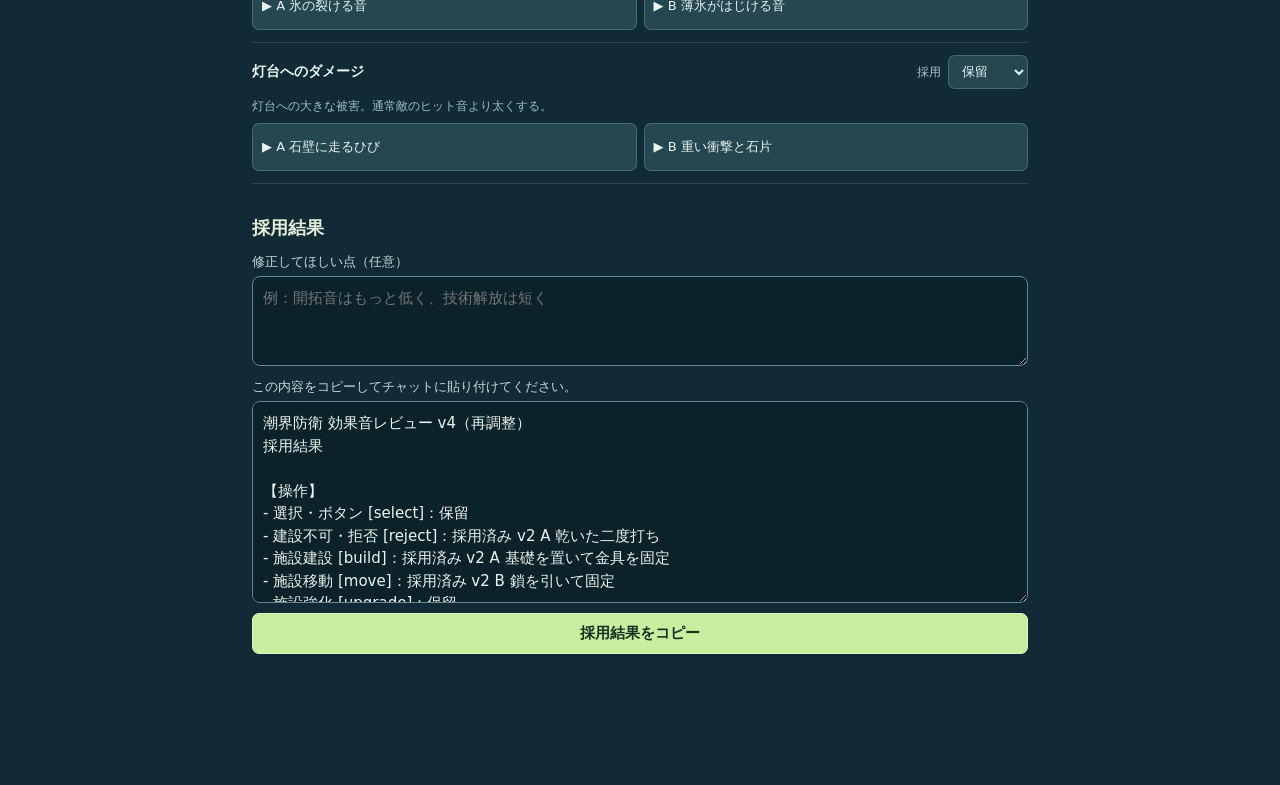
==== commit d5194634: "Preview: fifteen approved sounds and v4 auditions" ====
--- a/sound-preview.html
+++ b/sound-preview.html
@@ -1,17 +1,17 @@
 <!doctype html>
-<html lang="ja"><head><meta charset="UTF-8"><meta name="viewport" content="width=device-width, initial-scale=1, viewport-fit=cover"><meta name="theme-color" content="#102d38"><title>潮界防衛 | 効果音レビュー</title>  <script type="module" crossorigin src="./assets/sound-BYRiTVE4.js"></script>
-  <link rel="modulepreload" crossorigin href="./assets/sound-DgnayQ6h.js">
+<html lang="ja"><head><meta charset="UTF-8"><meta name="viewport" content="width=device-width, initial-scale=1, viewport-fit=cover"><meta name="theme-color" content="#102d38"><title>潮界防衛 | 効果音レビュー</title>  <script type="module" crossorigin src="./assets/sound-DPxi3E-n.js"></script>
+  <link rel="modulepreload" crossorigin href="./assets/sound-qhW7Y55s.js">
   <link rel="stylesheet" crossorigin href="./assets/sound-BLLJLA0r.css">
 </head>
 <body><main>
-<header class="intro"><a href="./">‹ ゲームへ</a><h1>効果音レビュー</h1><p>採用済み8音は固定しました。残り15用途の新しい候補を聴き比べてください。</p></header>
+<header class="intro"><a href="./">‹ ゲームへ</a><h1>効果音レビュー</h1><p>採用済み15音は固定しました。残り8用途の新しい候補を聴き比べてください。</p></header>
 <section class="controls" aria-label="試聴設定">
   <div class="volume"><label for="volume">音量 <output id="volume-value">100%</output></label><input id="volume" type="range" min="0" max="100" value="100"><button id="stop" type="button">停止</button></div>
-  <div class="comparison"><strong>まとめて試聴</strong><small>開拓 → 建設 → 襲撃 → 戦闘 → 防衛成功</small><div><button id="mix-a" type="button">▶ A セット</button><button id="mix-b" type="button">▶ B セット</button><button id="mix-selected" type="button">▶ 選択した音</button></div><small>全セットに採用済み8音を使用。選択した音の試聴では、保留・要調整・音なしは鳴らしません。</small></div>
+  <div class="comparison"><strong>まとめて試聴</strong><small>開拓 → 建設・強化 → 戦闘 → 防衛成功 → 技術解放</small><div><button id="mix-a" type="button">▶ A セット</button><button id="mix-b" type="button">▶ B セット</button><button id="mix-selected" type="button">▶ 選択した音</button></div><small>全セットに採用済み15音を使用。選択した音の試聴では、保留・要調整・音なしは鳴らしません。</small></div>
   <p id="play-status" role="status" aria-live="polite">試聴ボタンで音が鳴ります。</p>
 </section>
 
 <nav class="jump" aria-label="カテゴリ"><a href="#group-0">操作</a><a href="#group-1">島・進行</a><a href="#group-2">戦闘</a><a href="#review">レビュー結果</a></nav>
 <div id="cues"></div>
-<section class="review" id="review"><h2>採用結果</h2><label for="memo">修正してほしい点（任意）</label><textarea id="memo" rows="3" placeholder="例：榴弾砲はもっと重く、技術解放はBで"></textarea><label for="result">この内容をコピーしてチャットに貼り付けてください。</label><textarea id="result" readonly rows="8" spellcheck="false"></textarea><button id="copy-result" class="primary" type="button">採用結果をコピー</button><p id="copy-status" role="status"></p></section>
-</main><footer><span id="progress">0 / 15 再判断済み</span><button id="clear" type="button">選択をリセット</button><button id="copy" class="primary" type="button">結果をコピー</button></footer></body></html>
+<section class="review" id="review"><h2>採用結果</h2><label for="memo">修正してほしい点（任意）</label><textarea id="memo" rows="3" placeholder="例：開拓音はもっと低く、技術解放は短く"></textarea><label for="result">この内容をコピーしてチャットに貼り付けてください。</label><textarea id="result" readonly rows="8" spellcheck="false"></textarea><button id="copy-result" class="primary" type="button">採用結果をコピー</button><p id="copy-status" role="status"></p></section>
+</main><footer><span id="progress">0 / 8 再判断済み</span><button id="clear" type="button">選択をリセット</button><button id="copy" class="primary" type="button">結果をコピー</button></footer></body></html>
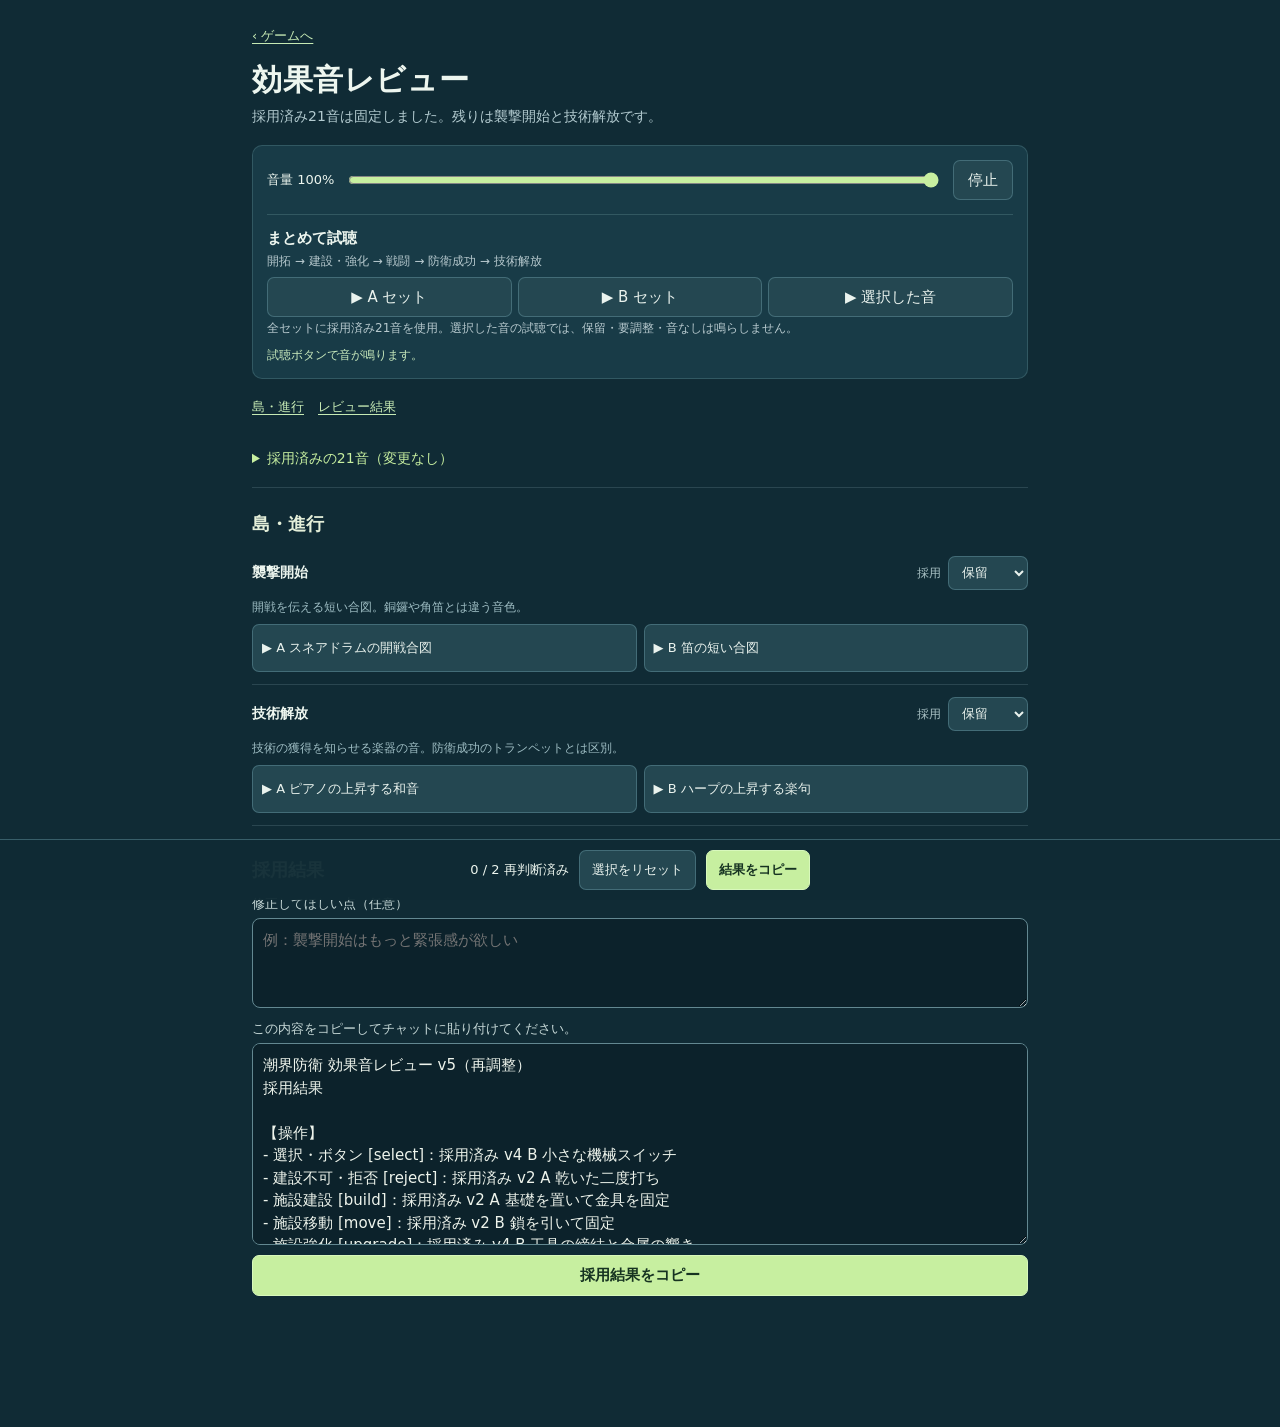
==== commit 8ff1e314: "Preview: twenty-one approved sounds and v5 auditions" ====
--- a/sound-preview.html
+++ b/sound-preview.html
@@ -1,17 +1,17 @@
 <!doctype html>
-<html lang="ja"><head><meta charset="UTF-8"><meta name="viewport" content="width=device-width, initial-scale=1, viewport-fit=cover"><meta name="theme-color" content="#102d38"><title>潮界防衛 | 効果音レビュー</title>  <script type="module" crossorigin src="./assets/sound-DPxi3E-n.js"></script>
-  <link rel="modulepreload" crossorigin href="./assets/sound-qhW7Y55s.js">
+<html lang="ja"><head><meta charset="UTF-8"><meta name="viewport" content="width=device-width, initial-scale=1, viewport-fit=cover"><meta name="theme-color" content="#102d38"><title>潮界防衛 | 効果音レビュー</title>  <script type="module" crossorigin src="./assets/sound-0v1NtbcZ.js"></script>
+  <link rel="modulepreload" crossorigin href="./assets/sound-Dl8aYW9R.js">
   <link rel="stylesheet" crossorigin href="./assets/sound-BLLJLA0r.css">
 </head>
 <body><main>
-<header class="intro"><a href="./">‹ ゲームへ</a><h1>効果音レビュー</h1><p>採用済み15音は固定しました。残り8用途の新しい候補を聴き比べてください。</p></header>
+<header class="intro"><a href="./">‹ ゲームへ</a><h1>効果音レビュー</h1><p>採用済み21音は固定しました。残りは襲撃開始と技術解放です。</p></header>
 <section class="controls" aria-label="試聴設定">
   <div class="volume"><label for="volume">音量 <output id="volume-value">100%</output></label><input id="volume" type="range" min="0" max="100" value="100"><button id="stop" type="button">停止</button></div>
-  <div class="comparison"><strong>まとめて試聴</strong><small>開拓 → 建設・強化 → 戦闘 → 防衛成功 → 技術解放</small><div><button id="mix-a" type="button">▶ A セット</button><button id="mix-b" type="button">▶ B セット</button><button id="mix-selected" type="button">▶ 選択した音</button></div><small>全セットに採用済み15音を使用。選択した音の試聴では、保留・要調整・音なしは鳴らしません。</small></div>
+  <div class="comparison"><strong>まとめて試聴</strong><small>開拓 → 建設・強化 → 戦闘 → 防衛成功 → 技術解放</small><div><button id="mix-a" type="button">▶ A セット</button><button id="mix-b" type="button">▶ B セット</button><button id="mix-selected" type="button">▶ 選択した音</button></div><small>全セットに採用済み21音を使用。選択した音の試聴では、保留・要調整・音なしは鳴らしません。</small></div>
   <p id="play-status" role="status" aria-live="polite">試聴ボタンで音が鳴ります。</p>
 </section>
 
-<nav class="jump" aria-label="カテゴリ"><a href="#group-0">操作</a><a href="#group-1">島・進行</a><a href="#group-2">戦闘</a><a href="#review">レビュー結果</a></nav>
+<nav class="jump" aria-label="カテゴリ"><a href="#group-1">島・進行</a><a href="#review">レビュー結果</a></nav>
 <div id="cues"></div>
-<section class="review" id="review"><h2>採用結果</h2><label for="memo">修正してほしい点（任意）</label><textarea id="memo" rows="3" placeholder="例：開拓音はもっと低く、技術解放は短く"></textarea><label for="result">この内容をコピーしてチャットに貼り付けてください。</label><textarea id="result" readonly rows="8" spellcheck="false"></textarea><button id="copy-result" class="primary" type="button">採用結果をコピー</button><p id="copy-status" role="status"></p></section>
-</main><footer><span id="progress">0 / 8 再判断済み</span><button id="clear" type="button">選択をリセット</button><button id="copy" class="primary" type="button">結果をコピー</button></footer></body></html>
+<section class="review" id="review"><h2>採用結果</h2><label for="memo">修正してほしい点（任意）</label><textarea id="memo" rows="3" placeholder="例：襲撃開始はもっと緊張感が欲しい"></textarea><label for="result">この内容をコピーしてチャットに貼り付けてください。</label><textarea id="result" readonly rows="8" spellcheck="false"></textarea><button id="copy-result" class="primary" type="button">採用結果をコピー</button><p id="copy-status" role="status"></p></section>
+</main><footer><span id="progress">0 / 2 再判断済み</span><button id="clear" type="button">選択をリセット</button><button id="copy" class="primary" type="button">結果をコピー</button></footer></body></html>
